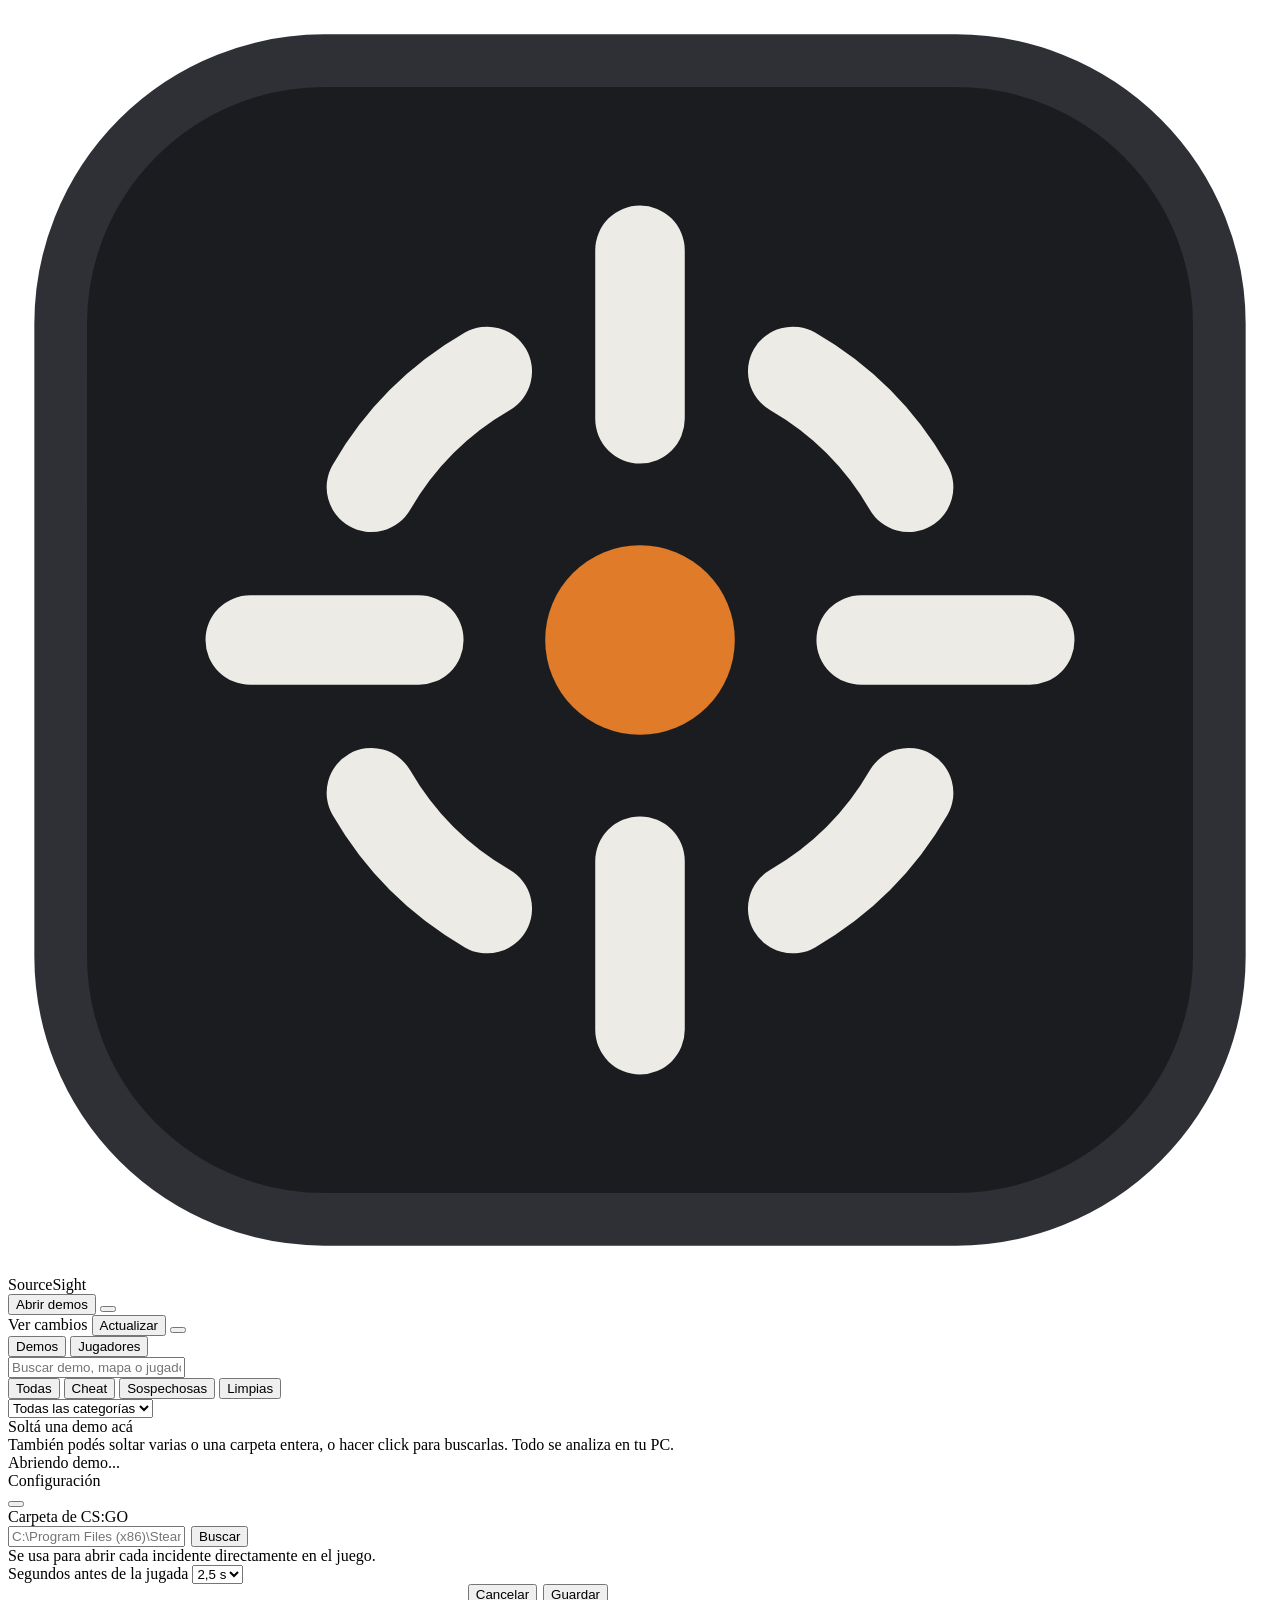
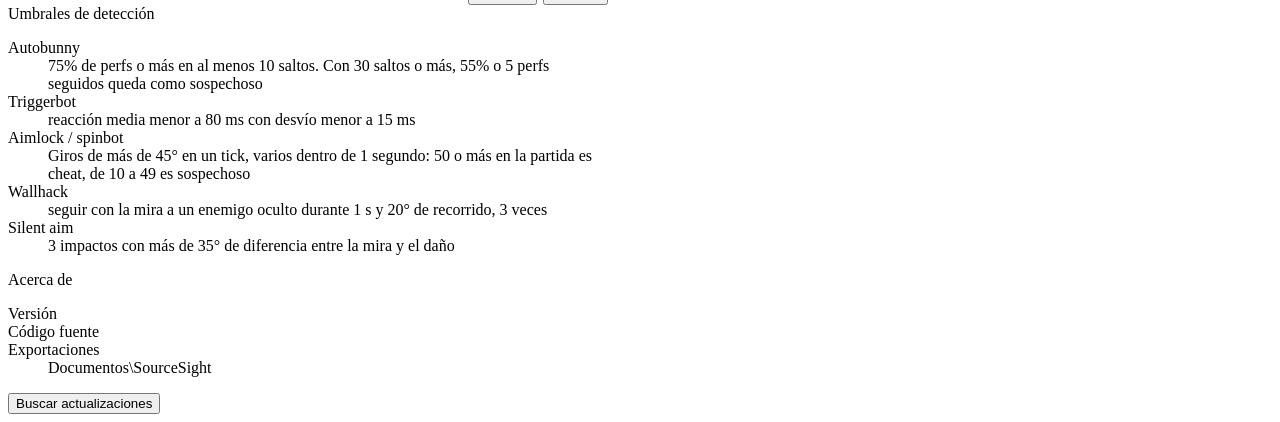
==== pkg/gui/ui/index.html @ 86de139d "Fase 0: interfaz separada en archivos La interfaz deja de ser un único string en Go (html.go, 2100 l" ====
<!DOCTYPE html>
<html lang="es">
<head>
    <meta charset="UTF-8">
    <meta name="viewport" content="width=device-width, initial-scale=1.0">
    <title>SourceSight</title>
    <style>
/* @styles */
    </style>
</head>
<body>

    <header>
        <div class="brand">
            <svg viewBox="0 0 24 24" aria-hidden="true">
                <rect x="1" y="1" width="22" height="22" rx="5" fill="#1b1c1f" stroke="#2e3035"/>
                <g fill="none" stroke="#ecebe6" stroke-width="1.7" stroke-linecap="round">
                    <path d="M12 4.6v3.2M12 16.2v3.2M4.6 12h3.2M16.2 12h3.2"/>
                    <path d="M14.9 6.9a6 6 0 0 1 2.2 2.2M17.1 14.9a6 6 0 0 1-2.2 2.2M9.1 17.1a6 6 0 0 1-2.2-2.2M6.9 9.1a6 6 0 0 1 2.2-2.2"/>
                </g>
                <circle cx="12" cy="12" r="1.8" fill="#e07b2a"/>
            </svg>
            <span class="brand-name">SourceSight</span>
            <span class="brand-ver" id="appVersion"></span>
        </div>

        <div class="demo-meta" id="demoMeta"></div>

        <div class="actions">
            <button class="btn" id="btnReanalyze" style="display:none;" onclick="reanalyze()" title="Volver a analizar esta demo">
                <i data-icon="refresh"></i><span class="btn-label">Re-analizar</span>
            </button>
            <button class="btn" id="btnPNG" style="display:none;" onclick="window.exportPNGReport()" title="Guardar el reporte como imagen">
                <i data-icon="image"></i><span class="btn-label">PNG</span>
            </button>
            <button class="btn" id="btnSummary" style="display:none;" onclick="copyStaffSummary()" title="Copiar resumen en Markdown para Discord">
                <i data-icon="copy"></i><span class="btn-label">Resumen</span>
            </button>
            <button class="btn btn-primary" onclick="pickDemos()">
                <i data-icon="folder"></i><span class="btn-label">Abrir demos</span>
            </button>
            <button class="btn btn-plain btn-icon" onclick="openSettings()" title="Configuración">
                <i data-icon="settings"></i>
            </button>
        </div>
    </header>

    <div class="update-bar" id="updateBar">
        <span class="grow" id="updateText"></span>
        <a class="link" id="updateNotes" onclick="openUpdatePage()">Ver cambios</a>
        <button class="btn btn-primary" id="updateApply" onclick="startUpdate()">Actualizar</button>
        <button class="btn btn-plain btn-icon" onclick="dismissUpdate()" title="Ahora no"><i data-icon="x"></i></button>
    </div>

    <div class="layout">
        <aside id="aside">
            <div class="aside-resizer" id="asideResizer" role="separator" aria-orientation="vertical" aria-label="Ancho del panel" tabindex="0" title="Arrastrá para cambiar el ancho (doble click: volver al normal)"></div>
            <div class="aside-tabs" role="tablist">
                <button class="on" id="tabDemos" role="tab" onclick="setAsideTab('demos')">Demos <span class="num" id="histCount"></span></button>
                <button id="tabPlayers" role="tab" onclick="setAsideTab('players')">Jugadores</button>
            </div>

            <div class="aside-pane" id="paneDemos">
                <div class="aside-search">
                    <input class="input" id="histSearch" placeholder="Buscar demo, mapa o jugador" oninput="renderHistory()">
                    <div class="seg seg-full" id="histFilter">
                        <button class="on" onclick="setHistFilter('all', this)">Todas</button>
                        <button onclick="setHistFilter('cheat', this)">Cheat</button>
                        <button onclick="setHistFilter('suspect', this)">Sospechosas</button>
                        <button onclick="setHistFilter('clean', this)">Limpias</button>
                    </div>
                    <select class="input" id="histCategory" onchange="renderHistory()" aria-label="Categoría">
                        <option value="">Todas las categorías</option>
                    </select>
                    <div class="aside-notice" id="outdatedNotice" style="display:none;">
                        <span id="outdatedText"></span>
                        <button class="btn" onclick="runReanalyzeOutdated()">Re-analizar</button>
                    </div>
                </div>
                <div class="hist-list" id="histList"></div>
            </div>

            <div class="aside-pane" id="panePlayers" style="display:none;">
                <div class="aside-search">
                    <input class="input" id="playerSearch" placeholder="Nombre, SteamID o link de perfil" oninput="searchPlayers()">
                    <div class="aside-hint" id="playerHint"></div>
                </div>
                <div class="hist-list" id="playerList"></div>
            </div>
        </aside>

        <main id="main">
            <div class="content">

                <div class="dropzone" id="dropzone" onclick="pickDemos()">
                    <i data-icon="upload"></i>
                    <div class="dropzone-title">Soltá una demo acá</div>
                    <div class="dropzone-sub">También podés soltar varias o una carpeta entera, o hacer click para buscarlas. Todo se analiza en tu PC.</div>
                </div>

                <div class="loading" id="loadingState">
                    <div class="loading-text" id="loadingText">Abriendo demo...</div>
                    <div class="progress"><div class="progress-bar" id="loadingBar"></div></div>
                </div>

                <div id="overviewView" style="display:none; flex-direction:column; gap:16px;"></div>
                <div id="playerView" style="display:none; flex-direction:column; gap:16px;"></div>

                <div id="auditContent" style="display:none; flex-direction:column; gap:16px;">

                    <div class="notice" id="cacheNotice">
                        <i data-icon="history"></i>
                        <span class="grow" id="cacheNoticeText">Esta demo ya estaba analizada; se abrió el resultado guardado.</span>
                        <button class="btn" onclick="reanalyze()">Re-analizar</button>
                    </div>

                    <div class="summary">
                        <div class="sum-cell">
                            <div class="sum-label">Jugadores</div>
                            <div class="sum-value" id="sumPlayers">0</div>
                            <div class="sum-sub" id="sumPlayersSub"></div>
                        </div>
                        <div class="sum-cell">
                            <div class="sum-label">Cheats</div>
                            <div class="sum-value" id="sumFlags">0</div>
                            <div class="sum-sub" id="sumFlagsSub"></div>
                        </div>
                        <div class="sum-cell">
                            <div class="sum-label">Duración</div>
                            <div class="sum-value" id="sumDuration">0</div>
                            <div class="sum-sub" id="sumDurationSub"></div>
                        </div>
                        <div class="sum-cell">
                            <div class="sum-label">Reincidentes</div>
                            <div class="sum-value" id="sumReo">0</div>
                            <div class="sum-sub" id="sumReoSub"></div>
                        </div>
                    </div>

                    <section class="panel" id="playersCard">
                        <div class="panel-head">
                            <div class="panel-title">Jugadores <span class="count" id="playersCount"></span></div>
                            <div class="panel-tools">
                                <input class="input" id="searchPlayer" placeholder="Buscar jugador" oninput="renderPlayers()">
                                <div class="seg" id="playerFilter">
                                    <button class="on" onclick="setPlayerFilter('all', this)">Todos</button>
                                    <button onclick="setPlayerFilter('cheat', this)">Cheat</button>
                                    <button onclick="setPlayerFilter('suspect', this)">Sospechosos</button>
                                    <button onclick="setPlayerFilter('clean', this)">Limpios</button>
                                </div>
                            </div>
                        </div>
                        <div class="table-wrap">
                            <table>
                                <thead>
                                    <tr>
                                        <th class="sortable" data-key="name" onclick="sortPlayers('name')">Jugador</th>
                                        <th class="sortable r" data-key="totalJumps" onclick="sortPlayers('totalJumps')">Saltos</th>
                                        <th class="sortable r" data-key="perfRatio" onclick="sortPlayers('perfRatio')">Perfs</th>
                                        <th class="sortable r" data-key="oneTickRatio" onclick="sortPlayers('oneTickRatio')">1 tick</th>
                                        <th class="sortable r" data-key="maxStreak" onclick="sortPlayers('maxStreak')">Racha</th>
                                        <th class="sortable r" data-key="snapCount" onclick="sortPlayers('snapCount')">Snaps</th>
                                        <th class="sortable r" data-key="maxSpeed" onclick="sortPlayers('maxSpeed')">Vel. máx</th>
                                        <th class="r">Resultado</th>
                                    </tr>
                                </thead>
                                <tbody id="playersBody"></tbody>
                            </table>
                        </div>
                    </section>

                    <section class="panel" id="detectCard">
                        <div class="panel-head">
                            <div class="panel-title">Detecciones</div>
                            <span class="muted">Triggerbot, aim, prefire, macro, flash y humo, wallhack</span>
                        </div>
                        <div class="table-wrap">
                            <table>
                                <thead>
                                    <tr>
                                        <th>Jugador</th>
                                        <th class="r">Reacción</th>
                                        <th class="r">Snaps / silent</th>
                                        <th class="r">Macro</th>
                                        <th class="r">Cegado / humo</th>
                                        <th class="r">Wallhack</th>
                                        <th class="r" title="Peleas donde hizo daño a menos de 100 ms de que el rival quedara a la vista">Prefire</th>
                                        <th class="r">Resultado</th>
                                    </tr>
                                </thead>
                                <tbody id="detectBody"></tbody>
                            </table>
                        </div>
                    </section>

                    <section class="panel" id="timelineCard">
                        <div class="panel-head">
                            <div class="panel-title">Incidentes <span class="count" id="timelineCount"></span></div>
                            <span class="muted">El comando ya incluye unos segundos antes de la jugada</span>
                        </div>
                        <div class="table-wrap">
                            <table>
                                <thead>
                                    <tr>
                                        <th class="r">Ronda</th>
                                        <th>Tipo</th>
                                        <th>Jugador</th>
                                        <th>Comando</th>
                                        <th></th>
                                        <th>Detalle</th>
                                    </tr>
                                </thead>
                                <tbody id="timelineBody"></tbody>
                            </table>
                        </div>
                        <div class="more" id="timelineMore" style="display:none;">
                            <button class="btn btn-plain" onclick="showMoreTimeline()">Mostrar 25 más</button>
                        </div>
                    </section>

                    <section class="panel" id="adminCard">
                        <div class="panel-head">
                            <div class="panel-title">Comandos de admins <span class="count" id="adminCount"></span></div>
                        </div>
                        <div class="table-wrap">
                            <table>
                                <thead>
                                    <tr>
                                        <th class="r">Ronda</th>
                                        <th>Admin</th>
                                        <th>Comando</th>
                                        <th>Objetivo</th>
                                        <th>Contexto</th>
                                        <th></th>
                                    </tr>
                                </thead>
                                <tbody id="adminBody"></tbody>
                            </table>
                        </div>
                    </section>

                    <section class="panel" id="chatCard">
                        <div class="panel-head">
                            <div class="panel-title">Chat <span class="count" id="chatCount"></span></div>
                            <div class="seg" id="chatFilter">
                                <button class="on" onclick="setChatFilter('all', this)">Todo</button>
                                <button onclick="setChatFilter('toxic', this)">Tóxico</button>
                                <button onclick="setChatFilter('ghosting', this)">Ghosting</button>
                                <button onclick="setChatFilter('spam', this)">Spam</button>
                            </div>
                        </div>
                        <div class="table-wrap">
                            <table>
                                <thead>
                                    <tr>
                                        <th class="r">Ronda</th>
                                        <th>Jugador</th>
                                        <th>Canal</th>
                                        <th>Mensaje</th>
                                        <th>Tipo</th>
                                        <th>Tick</th>
                                        <th></th>
                                    </tr>
                                </thead>
                                <tbody id="chatBody"></tbody>
                            </table>
                        </div>
                    </section>
                </div>
            </div>
        </main>
    </div>

    <!-- Player detail -->
    <div class="overlay" id="playerModal" onclick="closePlayer()">
        <div class="modal" onclick="event.stopPropagation()">
            <div class="modal-head">
                <div style="min-width:0;">
                    <div class="modal-title" id="pmName"></div>
                    <div class="modal-sub mono" id="pmSub"></div>
                </div>
                <div class="modal-actions" id="pmActions"></div>
            </div>
            <div class="modal-body" id="pmBody"></div>
        </div>
    </div>

    <!-- Settings -->
    <div class="overlay" id="settingsModal" onclick="closeSettings()">
        <div class="modal" style="width:600px;" onclick="event.stopPropagation()">
            <div class="modal-head">
                <div class="modal-title">Configuración</div>
                <button class="btn btn-plain btn-icon" onclick="closeSettings()" title="Cerrar"><i data-icon="x"></i></button>
            </div>
            <div class="modal-body">
                <div class="field">
                    <label for="cfgCSGOPath">Carpeta de CS:GO</label>
                    <div style="display:flex; gap:6px;">
                        <input class="input mono" id="cfgCSGOPath" placeholder="C:\Program Files (x86)\Steam\steamapps\common\csgo legacy\csgo">
                        <button class="btn" onclick="browseCSGO()">Buscar</button>
                    </div>
                    <div class="help">Se usa para abrir cada incidente directamente en el juego.</div>
                </div>

                <div class="field">
                    <label for="cfgPreroll">Segundos antes de la jugada</label>
                    <select class="input" id="cfgPreroll">
                        <option value="1.5">1,5 s</option>
                        <option value="2.5" selected>2,5 s</option>
                        <option value="4.0">4 s</option>
                        <option value="6.0">6 s</option>
                    </select>
                </div>

                <div style="display:flex; justify-content:flex-end; gap:6px;">
                    <button class="btn" onclick="closeSettings()">Cancelar</button>
                    <button class="btn btn-primary" onclick="saveSettings()">Guardar</button>
                </div>

                <div class="divider"></div>

                <div>
                    <div class="block-title">Umbrales de detección</div>
                    <dl class="kv">
                        <dt>Autobunny</dt><dd>75% de perfs o más en al menos 10 saltos. Con 30 saltos o más, 55% o 5 perfs seguidos queda como sospechoso</dd>
                        <dt>Triggerbot</dt><dd>reacción media menor a 80 ms con desvío menor a 15 ms</dd>
                        <dt>Aimlock / spinbot</dt><dd>Giros de más de 45° en un tick, varios dentro de 1 segundo: 50 o más en la partida es cheat, de 10 a 49 es sospechoso</dd>
                        <dt>Wallhack</dt><dd>seguir con la mira a un enemigo oculto durante 1 s y 20° de recorrido, 3 veces</dd>
                        <dt>Silent aim</dt><dd>3 impactos con más de 35° de diferencia entre la mira y el daño</dd>
                    </dl>
                </div>

                <div class="divider"></div>

                <div>
                    <div class="block-title">Acerca de</div>
                    <dl class="kv">
                        <dt>Versión</dt><dd id="aboutVersion"></dd>
                        <dt>Código fuente</dt><dd><a class="link" id="aboutRepo" onclick="openRepo()"></a></dd>
                        <dt>Exportaciones</dt><dd><a class="link" onclick="window.openExportFolder()">Documentos\SourceSight</a></dd>
                    </dl>
                    <div style="margin-top:10px;">
                        <button class="btn" onclick="checkUpdates(true)"><i data-icon="refresh"></i>Buscar actualizaciones</button>
                    </div>
                </div>
            </div>
        </div>
    </div>

    <!-- Question from Go (duplicate demos) -->
    <div class="overlay" id="promptModal">
        <div class="modal" style="width:520px;" role="dialog" aria-labelledby="promptTitle">
            <div class="modal-head">
                <div class="modal-title" id="promptTitle"></div>
            </div>
            <div class="modal-body">
                <div class="prompt-text" id="promptText"></div>
                <div class="prompt-actions" id="promptActions"></div>
            </div>
        </div>
    </div>

    <div class="toast" id="toast"></div>

    <script>
/* @scripts */
    </script>
</body>
</html>
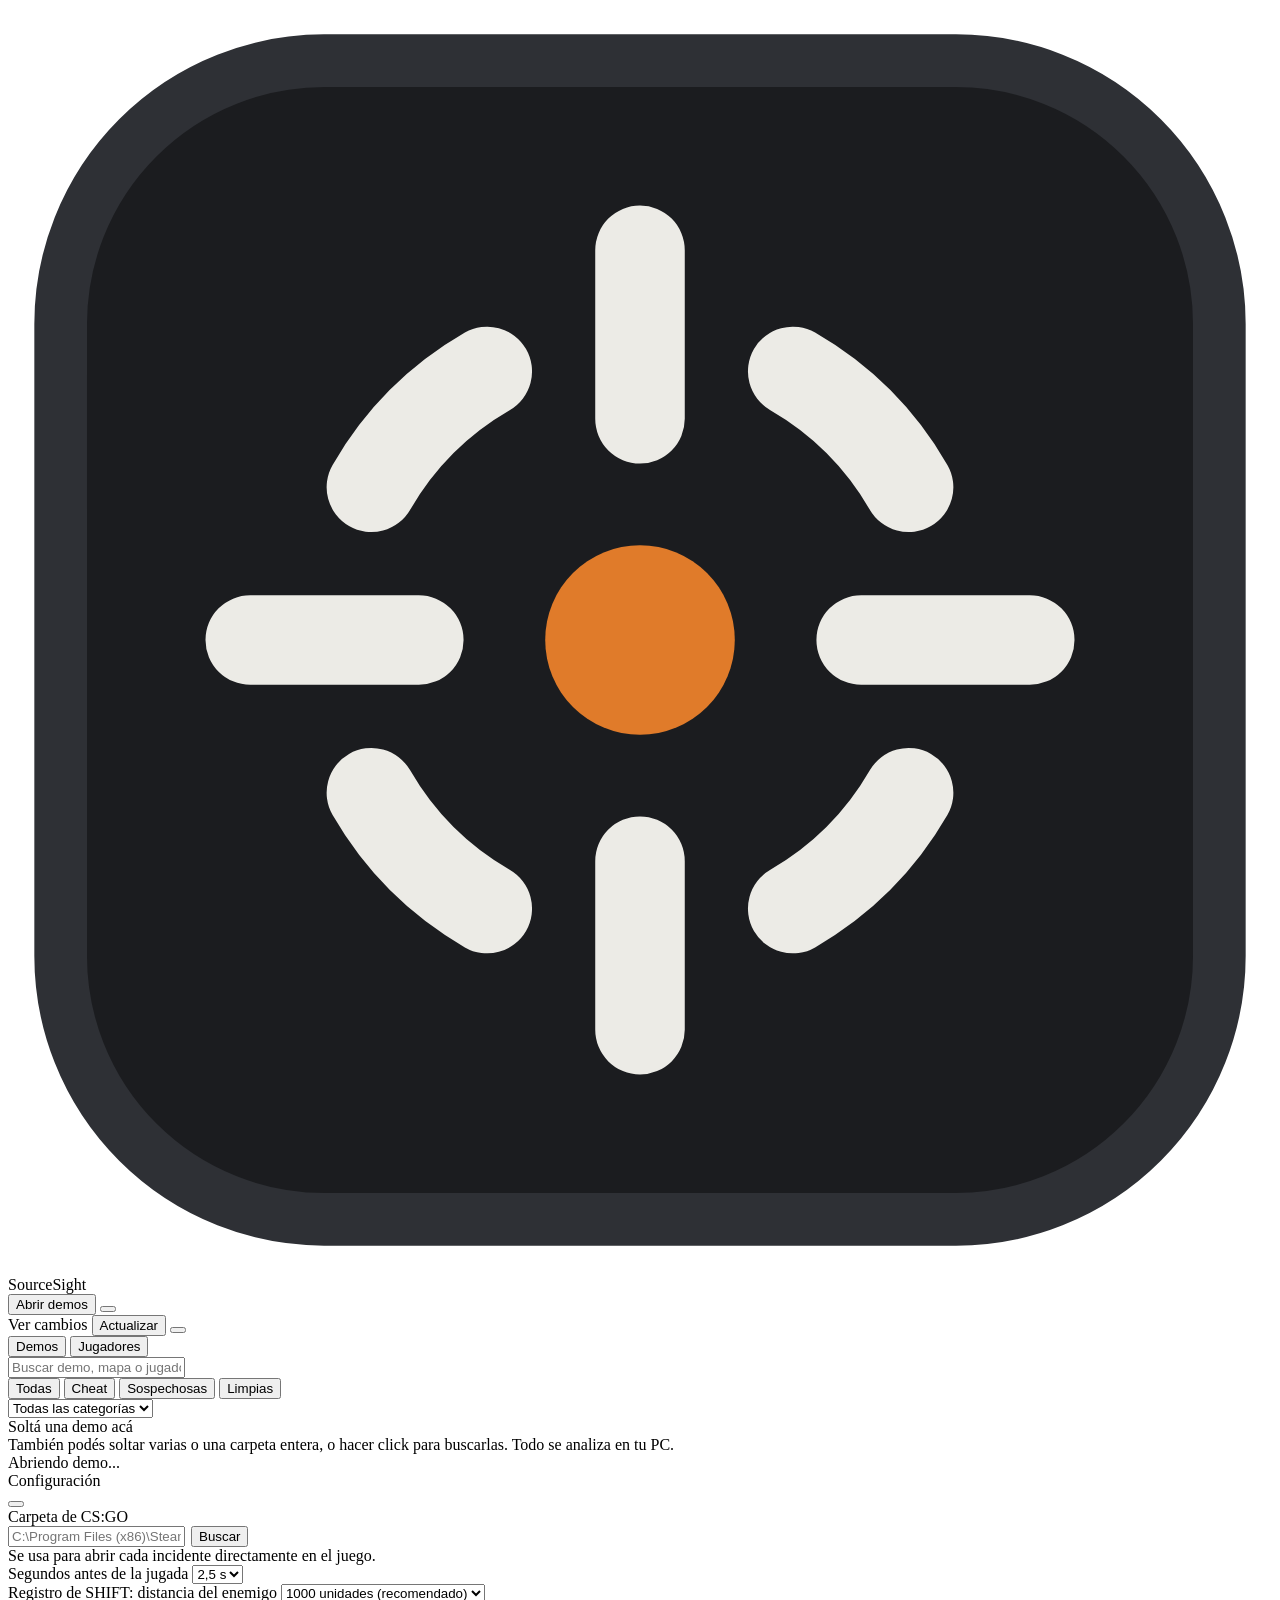
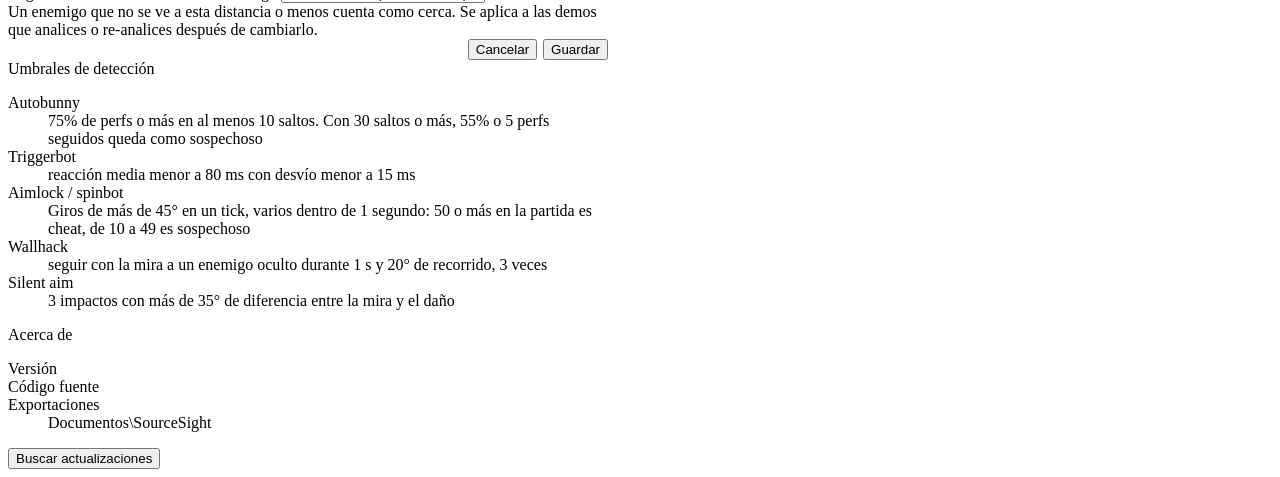
==== commit cb8ba4d3: "Registro de SHIFT: caminar cerca de enemigos sin verlos - Cada momento en que un jugador camina con " ====
--- a/pkg/gui/ui/index.html
+++ b/pkg/gui/ui/index.html
@@ -103,6 +103,38 @@
                     <div class="progress"><div class="progress-bar" id="loadingBar"></div></div>
                 </div>
 
+                <!-- Several demos analyzed at once (see js/15-batch.js) -->
+                <div id="batchView" style="display:none; flex-direction:column; gap:16px;">
+                    <div class="page-head">
+                        <div>
+                            <div class="page-title" id="batchTitle"></div>
+                            <div class="page-sub" id="batchSub"></div>
+                        </div>
+                        <div class="modal-actions">
+                            <button class="btn btn-danger" id="batchCancel" onclick="cancelBatch()">Cancelar</button>
+                            <button class="btn" id="batchClose" style="display:none;" onclick="closeBatch()">Cerrar</button>
+                        </div>
+                    </div>
+                    <div class="progress progress-wide"><div class="progress-bar" id="batchBar"></div></div>
+                    <div class="batch-counts" id="batchCounts"></div>
+                    <section class="panel">
+                        <div class="table-wrap">
+                            <table>
+                                <thead>
+                                    <tr>
+                                        <th>Demo</th>
+                                        <th>Estado</th>
+                                        <th style="width:180px;">Progreso</th>
+                                        <th>Resultado</th>
+                                        <th class="r">Tiempo</th>
+                                    </tr>
+                                </thead>
+                                <tbody id="batchBody"></tbody>
+                            </table>
+                        </div>
+                    </section>
+                </div>
+
                 <div id="overviewView" style="display:none; flex-direction:column; gap:16px;"></div>
                 <div id="playerView" style="display:none; flex-direction:column; gap:16px;"></div>
 
@@ -239,6 +271,35 @@
                         </div>
                     </section>
 
+                    <!-- Walking near unseen enemies (js/17-shift.js) -->
+                    <section class="panel" id="shiftCard">
+                        <div class="panel-head">
+                            <div class="panel-title">Registro de SHIFT <span class="count" id="shiftCount"></span></div>
+                            <select class="input" id="shiftPlayer" onchange="setShiftPlayer(this.value)" aria-label="Jugador" style="width:auto;"></select>
+                        </div>
+                        <div class="panel-note muted" id="shiftNote"></div>
+                        <div class="table-wrap">
+                            <table>
+                                <thead>
+                                    <tr>
+                                        <th class="r">Ronda</th>
+                                        <th>Jugador</th>
+                                        <th>Enemigos cerca sin ver</th>
+                                        <th class="r">Apretadas</th>
+                                        <th class="r">Con shift</th>
+                                        <th class="r">Más cerca</th>
+                                        <th>Comando</th>
+                                        <th></th>
+                                    </tr>
+                                </thead>
+                                <tbody id="shiftBody"></tbody>
+                            </table>
+                        </div>
+                        <div class="more" id="shiftMore" style="display:none;">
+                            <button class="btn btn-plain" onclick="showMoreShift()">Mostrar 25 más</button>
+                        </div>
+                    </section>
+
                     <section class="panel" id="chatCard">
                         <div class="panel-head">
                             <div class="panel-title">Chat <span class="count" id="chatCount"></span></div>
@@ -310,6 +371,18 @@
                         <option value="4.0">4 s</option>
                         <option value="6.0">6 s</option>
                     </select>
+                </div>
+
+                <div class="field">
+                    <label for="cfgShiftRadius">Registro de SHIFT: distancia del enemigo</label>
+                    <select class="input" id="cfgShiftRadius">
+                        <option value="500">500 unidades</option>
+                        <option value="750">750 unidades</option>
+                        <option value="1000" selected>1000 unidades (recomendado)</option>
+                        <option value="1500">1500 unidades</option>
+                        <option value="2000">2000 unidades</option>
+                    </select>
+                    <div class="help">Un enemigo que no se ve a esta distancia o menos cuenta como cerca. Se aplica a las demos que analices o re-analices después de cambiarlo.</div>
                 </div>
 
                 <div style="display:flex; justify-content:flex-end; gap:6px;">
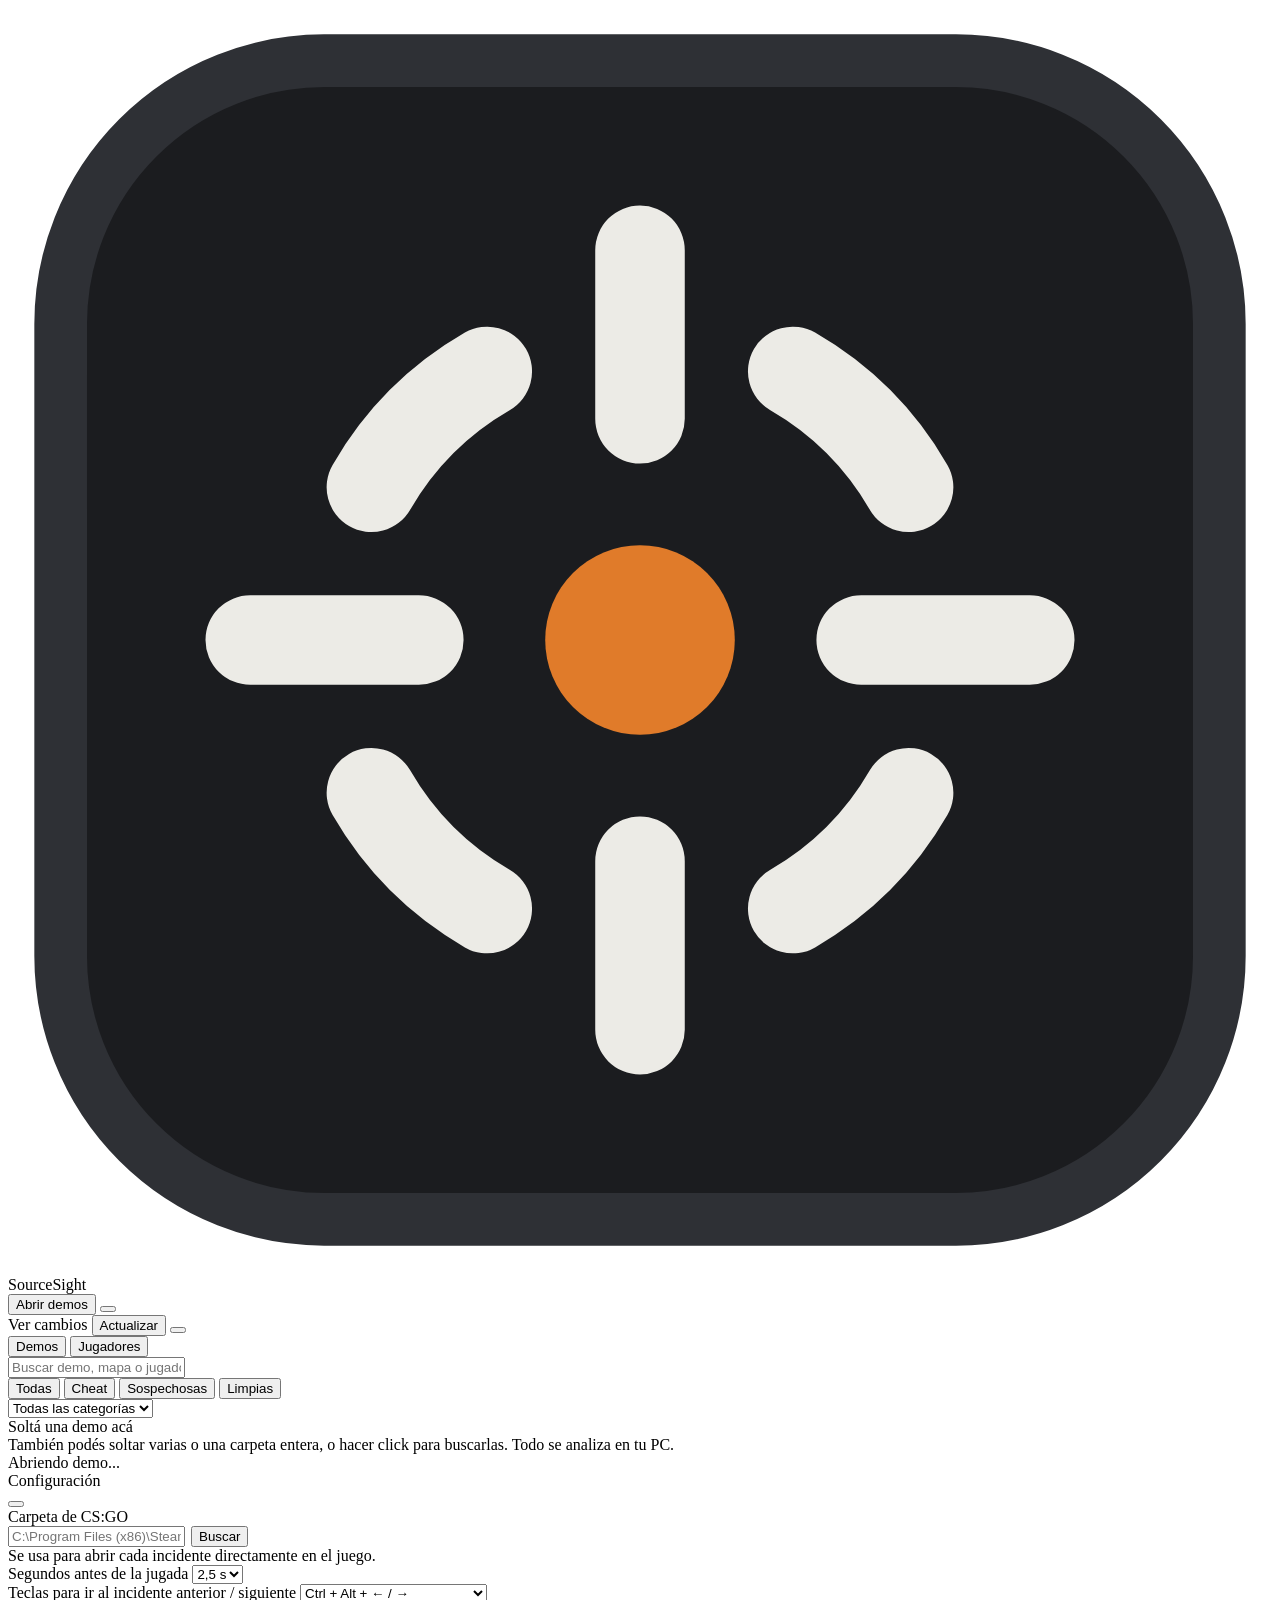
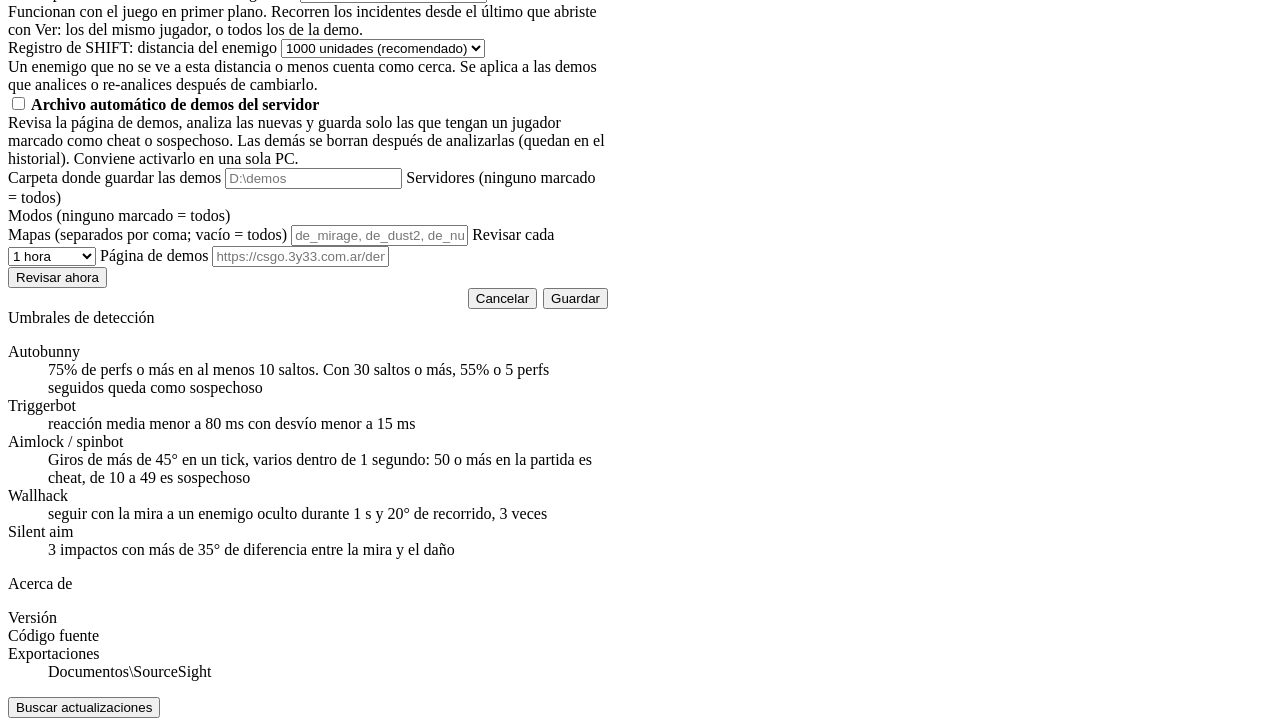
==== commit 3b51977a: "Cámara en primera persona, teclas de incidente y archivo automático - Ver: después de saltar al tick" ====
--- a/pkg/gui/ui/index.html
+++ b/pkg/gui/ui/index.html
@@ -250,6 +250,29 @@
                         </div>
                     </section>
 
+                    <!-- Minimap on the game's own radar (js/18-map.js) -->
+                    <section class="panel" id="mapCard">
+                        <div class="panel-head">
+                            <div class="panel-title">Mapa</div>
+                            <div class="map-filters">
+                                <select class="input" id="mapPlayer" onchange="setMapFilter('player', this.value)" aria-label="Jugador"></select>
+                                <select class="input" id="mapRound" onchange="setMapFilter('round', this.value)" aria-label="Ronda"></select>
+                                <div class="seg" id="mapFloor"></div>
+                            </div>
+                        </div>
+                        <div class="map-layers" id="mapLayers"></div>
+                        <div class="map-wrap">
+                            <div class="map-stage">
+                                <canvas id="mapCanvas" width="1024" height="1024"></canvas>
+                                <div class="map-empty muted" id="mapEmpty"></div>
+                            </div>
+                            <div class="map-side">
+                                <div class="map-legend" id="mapLegend"></div>
+                                <div class="map-info" id="mapInfo"><span class="muted">Hacé click en un punto del mapa para ver qué pasó y abrirlo en el juego.</span></div>
+                            </div>
+                        </div>
+                    </section>
+
                     <section class="panel" id="adminCard">
                         <div class="panel-head">
                             <div class="panel-title">Comandos de admins <span class="count" id="adminCount"></span></div>
@@ -371,6 +394,18 @@
                         <option value="4.0">4 s</option>
                         <option value="6.0">6 s</option>
                     </select>
+                </div>
+
+                <div class="field">
+                    <label for="cfgHotkeys">Teclas para ir al incidente anterior / siguiente</label>
+                    <select class="input" id="cfgHotkeys">
+                        <option value="ctrl-alt-arrows">Ctrl + Alt + ← / →</option>
+                        <option value="ctrl-shift-arrows">Ctrl + Shift + ← / →</option>
+                        <option value="ctrl-alt-pages">Ctrl + Alt + Re Pág / Av Pág</option>
+                        <option value="alt-pages">Alt + Re Pág / Av Pág</option>
+                        <option value="off">Desactivadas</option>
+                    </select>
+                    <div class="help">Funcionan con el juego en primer plano. Recorren los incidentes desde el último que abriste con Ver: los del mismo jugador, o todos los de la demo.</div>
                 </div>
 
                 <div class="field">
@@ -385,6 +420,35 @@
                     <div class="help">Un enemigo que no se ve a esta distancia o menos cuenta como cerca. Se aplica a las demos que analices o re-analices después de cambiarlo.</div>
                 </div>
 
+                <!-- Automatic archive of the server's demos (js/11-settings.js, pkg/archive) -->
+                <div class="field archive-field">
+                    <label class="check" style="font-weight:600;"><input type="checkbox" id="arcEnabled"> Archivo automático de demos del servidor</label>
+                    <div class="help">Revisa la página de demos, analiza las nuevas y guarda solo las que tengan un jugador marcado como cheat o sospechoso. Las demás se borran después de analizarlas (quedan en el historial). Conviene activarlo en una sola PC.</div>
+                    <div id="arcOptions">
+                        <label for="arcDir">Carpeta donde guardar las demos</label>
+                        <input class="input mono" id="arcDir" placeholder="D:\demos">
+                        <label>Servidores <span class="muted">(ninguno marcado = todos)</span></label>
+                        <div class="checks" id="arcServers"></div>
+                        <label>Modos <span class="muted">(ninguno marcado = todos)</span></label>
+                        <div class="checks" id="arcModes"></div>
+                        <label for="arcMaps">Mapas <span class="muted">(separados por coma; vacío = todos)</span></label>
+                        <input class="input mono" id="arcMaps" placeholder="de_mirage, de_dust2, de_nuke">
+                        <label for="arcEvery">Revisar cada</label>
+                        <select class="input" id="arcEvery">
+                            <option value="30">30 minutos</option>
+                            <option value="60" selected>1 hora</option>
+                            <option value="120">2 horas</option>
+                            <option value="240">4 horas</option>
+                        </select>
+                        <label for="arcURL">Página de demos</label>
+                        <input class="input mono" id="arcURL" placeholder="https://csgo.3y33.com.ar/demos">
+                        <div class="arc-status">
+                            <span class="muted" id="arcStatus"></span>
+                            <button class="btn" onclick="runArchiveNowClick()">Revisar ahora</button>
+                        </div>
+                    </div>
+                </div>
+
                 <div style="display:flex; justify-content:flex-end; gap:6px;">
                     <button class="btn" onclick="closeSettings()">Cancelar</button>
                     <button class="btn btn-primary" onclick="saveSettings()">Guardar</button>
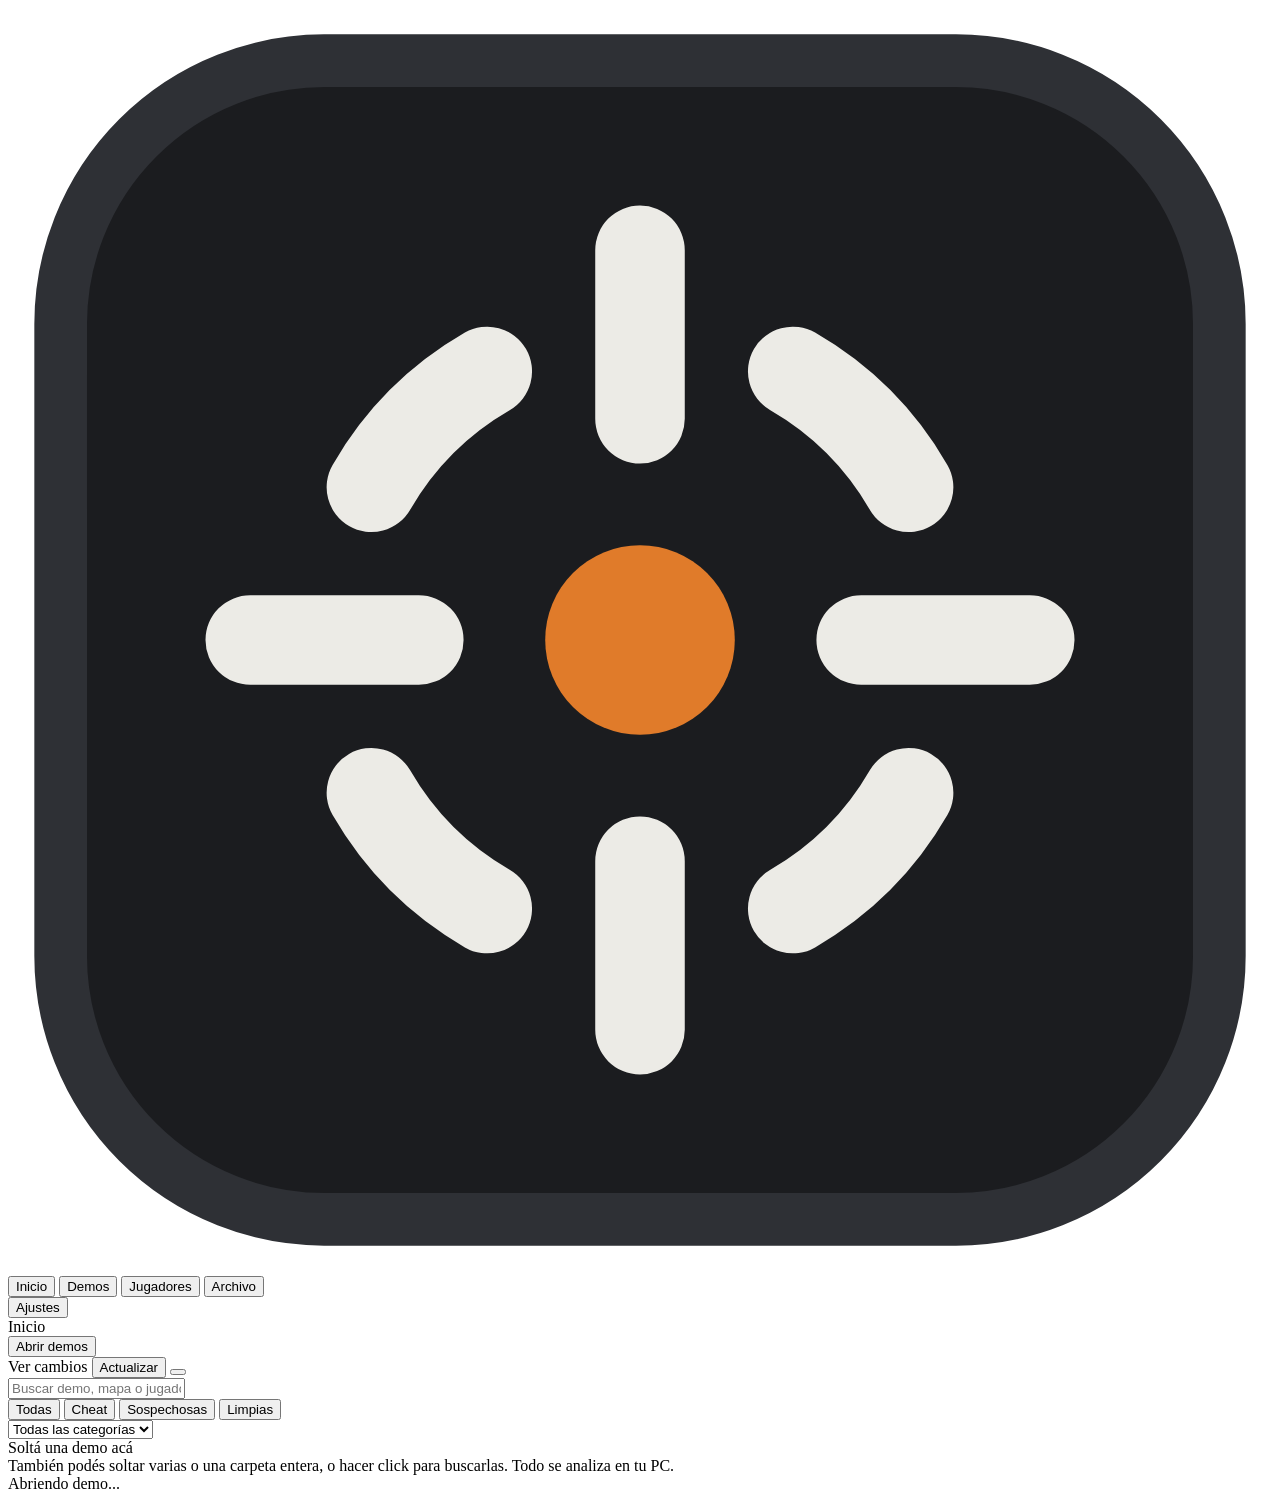
==== commit e76a3448: "Rediseño: menú lateral con secciones y pantalla de inicio - Menú lateral fijo: Inicio, Demos, Jugado" ====
--- a/pkg/gui/ui/index.html
+++ b/pkg/gui/ui/index.html
@@ -10,8 +10,9 @@
 </head>
 <body>
 
-    <header>
-        <div class="brand">
+    <!-- Sections (js/20-sections.js) -->
+    <nav class="rail" aria-label="Secciones">
+        <div class="rail-brand" title="SourceSight">
             <svg viewBox="0 0 24 24" aria-hidden="true">
                 <rect x="1" y="1" width="22" height="22" rx="5" fill="#1b1c1f" stroke="#2e3035"/>
                 <g fill="none" stroke="#ecebe6" stroke-width="1.7" stroke-linecap="round">
@@ -20,9 +21,19 @@
                 </g>
                 <circle cx="12" cy="12" r="1.8" fill="#e07b2a"/>
             </svg>
-            <span class="brand-name">SourceSight</span>
-            <span class="brand-ver" id="appVersion"></span>
         </div>
+        <button class="rail-item on" data-section="home" onclick="goSection('home')"><i data-icon="home"></i><span>Inicio</span></button>
+        <button class="rail-item" data-section="demos" onclick="goSection('demos')"><i data-icon="film"></i><span>Demos</span><b class="rail-badge" id="histCount"></b></button>
+        <button class="rail-item" data-section="players" onclick="goSection('players')"><i data-icon="users"></i><span>Jugadores</span></button>
+        <button class="rail-item" data-section="archive" onclick="goSection('archive')"><i data-icon="archive"></i><span>Archivo</span><b class="rail-dot" id="archiveDot"></b></button>
+        <div class="rail-spacer"></div>
+        <button class="rail-item" data-section="settings" onclick="goSection('settings')"><i data-icon="settings"></i><span>Ajustes</span></button>
+        <div class="rail-ver" id="appVersion"></div>
+    </nav>
+
+    <div class="shell">
+    <header>
+        <div class="page-name" id="pageName">Inicio</div>
 
         <div class="demo-meta" id="demoMeta"></div>
 
@@ -30,17 +41,17 @@
             <button class="btn" id="btnReanalyze" style="display:none;" onclick="reanalyze()" title="Volver a analizar esta demo">
                 <i data-icon="refresh"></i><span class="btn-label">Re-analizar</span>
             </button>
-            <button class="btn" id="btnPNG" style="display:none;" onclick="window.exportPNGReport()" title="Guardar el reporte como imagen">
-                <i data-icon="image"></i><span class="btn-label">PNG</span>
-            </button>
-            <button class="btn" id="btnSummary" style="display:none;" onclick="copyStaffSummary()" title="Copiar resumen en Markdown para Discord">
-                <i data-icon="copy"></i><span class="btn-label">Resumen</span>
-            </button>
+            <div class="menu-wrap" id="exportMenu" style="display:none;">
+                <button class="btn" onclick="toggleExportMenu(event)" title="Exportar el reporte">
+                    <i data-icon="file"></i><span class="btn-label">Exportar</span><span class="caret">▾</span>
+                </button>
+                <div class="menu" id="exportMenuList">
+                    <button onclick="closeExportMenu(); window.exportPNGReport()"><i data-icon="image"></i>Guardar como imagen (PNG)</button>
+                    <button onclick="closeExportMenu(); copyStaffSummary()"><i data-icon="copy"></i>Copiar resumen para Discord</button>
+                </div>
+            </div>
             <button class="btn btn-primary" onclick="pickDemos()">
                 <i data-icon="folder"></i><span class="btn-label">Abrir demos</span>
-            </button>
-            <button class="btn btn-plain btn-icon" onclick="openSettings()" title="Configuración">
-                <i data-icon="settings"></i>
             </button>
         </div>
     </header>
@@ -55,10 +66,6 @@
     <div class="layout">
         <aside id="aside">
             <div class="aside-resizer" id="asideResizer" role="separator" aria-orientation="vertical" aria-label="Ancho del panel" tabindex="0" title="Arrastrá para cambiar el ancho (doble click: volver al normal)"></div>
-            <div class="aside-tabs" role="tablist">
-                <button class="on" id="tabDemos" role="tab" onclick="setAsideTab('demos')">Demos <span class="num" id="histCount"></span></button>
-                <button id="tabPlayers" role="tab" onclick="setAsideTab('players')">Jugadores</button>
-            </div>
 
             <div class="aside-pane" id="paneDemos">
                 <div class="aside-search">
@@ -135,6 +142,162 @@
                     </section>
                 </div>
 
+
+                <!-- Inicio (js/20-sections.js) -->
+                <div id="homeView" style="display:none; flex-direction:column; gap:16px;"></div>
+
+                <!-- Archivo automático -->
+                <div id="archiveView" style="display:none; flex-direction:column; gap:16px;">
+                    <div class="page-head">
+                        <div>
+                            <div class="page-title">Archivo automático</div>
+                            <div class="page-sub">Baja las demos nuevas del servidor, las analiza y guarda solo las que tienen un jugador marcado como cheat o sospechoso.</div>
+                        </div>
+                    </div>
+                    <div class="summary" id="archiveSummary"></div>
+                    <section class="panel">
+                        <div class="panel-head"><div class="panel-title">Configuración del archivo</div></div>
+                        <div class="panel-body">
+                            <!-- Automatic archive of the server's demos (js/11-settings.js, pkg/archive) -->
+                            <div class="field archive-field">
+                                <label class="check" style="font-weight:600;"><input type="checkbox" id="arcEnabled"> Archivo automático de demos del servidor</label>
+                                <div class="help">Revisa la página de demos, analiza las nuevas y guarda solo las que tengan un jugador marcado como cheat o sospechoso. Las demás se borran después de analizarlas (quedan en el historial). Conviene activarlo en una sola PC.</div>
+                                <div id="arcOptions">
+                                    <label for="arcDir">Carpeta donde guardar las demos</label>
+                                    <input class="input mono" id="arcDir" placeholder="D:\demos">
+                                    <label>Servidores <span class="muted">(ninguno marcado = todos)</span></label>
+                                    <div class="checks" id="arcServers"></div>
+                                    <label>Modos <span class="muted">(ninguno marcado = todos)</span></label>
+                                    <div class="checks" id="arcModes"></div>
+                                    <label for="arcMaps">Mapas <span class="muted">(separados por coma; vacío = todos)</span></label>
+                                    <input class="input mono" id="arcMaps" placeholder="de_mirage, de_dust2, de_nuke">
+                                    <label for="arcEvery">Revisar cada</label>
+                                    <select class="input" id="arcEvery">
+                                        <option value="30">30 minutos</option>
+                                        <option value="60" selected>1 hora</option>
+                                        <option value="120">2 horas</option>
+                                        <option value="240">4 horas</option>
+                                    </select>
+                                    <label for="arcURL">Página de demos</label>
+                                    <input class="input mono" id="arcURL" placeholder="https://csgo.3y33.com.ar/demos">
+                                    <div class="arc-status">
+                                        <span class="muted" id="arcStatus"></span>
+                                        <button class="btn" onclick="runArchiveNowClick()">Revisar ahora</button>
+                                    </div>
+                                </div>
+                            </div>
+
+
+                            <div class="page-actions">
+                                <button class="btn btn-primary" onclick="saveArchiveSettings()">Guardar</button>
+                            </div>
+                        </div>
+                    </section>
+                    <section class="panel">
+                        <div class="panel-head">
+                            <div class="panel-title">Demos guardadas <span class="count" id="archivedCount"></span></div>
+                            <span class="muted">Click para abrir el reporte</span>
+                        </div>
+                        <div class="table-wrap">
+                            <table>
+                                <thead><tr><th>Demo</th><th>Mapa</th><th>Resultado</th><th class="r">Tamaño</th><th class="r">Guardada</th></tr></thead>
+                                <tbody id="archivedBody"></tbody>
+                            </table>
+                        </div>
+                    </section>
+                </div>
+
+                <!-- Configuración -->
+                <div id="settingsView" style="display:none; flex-direction:column; gap:16px;">
+                    <div class="page-head">
+                        <div>
+                            <div class="page-title">Ajustes</div>
+                            <div class="page-sub">Se guardan en esta PC.</div>
+                        </div>
+                    </div>
+                    <section class="panel">
+                        <div class="panel-head"><div class="panel-title">Juego</div></div>
+                        <div class="panel-body">
+                            <div class="field">
+                                <label for="cfgCSGOPath">Carpeta de CS:GO</label>
+                                <div style="display:flex; gap:6px;">
+                                    <input class="input mono" id="cfgCSGOPath" placeholder="C:\Program Files (x86)\Steam\steamapps\common\csgo legacy\csgo">
+                                    <button class="btn" onclick="browseCSGO()">Buscar</button>
+                                </div>
+                                <div class="help">Se usa para abrir cada incidente directamente en el juego.</div>
+                            </div>
+
+                            <div class="field">
+                                <label for="cfgPreroll">Segundos antes de la jugada</label>
+                                <select class="input" id="cfgPreroll">
+                                    <option value="1.5">1,5 s</option>
+                                    <option value="2.5" selected>2,5 s</option>
+                                    <option value="4.0">4 s</option>
+                                    <option value="6.0">6 s</option>
+                                </select>
+                            </div>
+
+                        </div>
+                    </section>
+                    <section class="panel">
+                        <div class="panel-head"><div class="panel-title">Revisión</div></div>
+                        <div class="panel-body">
+                            <div class="field">
+                                <label for="cfgHotkeys">Teclas para ir al incidente anterior / siguiente</label>
+                                <select class="input" id="cfgHotkeys">
+                                    <option value="ctrl-alt-arrows">Ctrl + Alt + ← / →</option>
+                                    <option value="ctrl-shift-arrows">Ctrl + Shift + ← / →</option>
+                                    <option value="ctrl-alt-pages">Ctrl + Alt + Re Pág / Av Pág</option>
+                                    <option value="alt-pages">Alt + Re Pág / Av Pág</option>
+                                    <option value="off">Desactivadas</option>
+                                </select>
+                                <div class="help">Funcionan con el juego en primer plano. Recorren los incidentes desde el último que abriste con Ver: los del mismo jugador, o todos los de la demo.</div>
+                            </div>
+
+                            <div class="field">
+                                <label for="cfgShiftRadius">Registro de SHIFT: distancia del enemigo</label>
+                                <select class="input" id="cfgShiftRadius">
+                                    <option value="500">500 unidades</option>
+                                    <option value="750">750 unidades</option>
+                                    <option value="1000" selected>1000 unidades (recomendado)</option>
+                                    <option value="1500">1500 unidades</option>
+                                    <option value="2000">2000 unidades</option>
+                                </select>
+                                <div class="help">Un enemigo que no se ve a esta distancia o menos cuenta como cerca. Se aplica a las demos que analices o re-analices después de cambiarlo.</div>
+                            </div>
+
+                        </div>
+                    </section>
+                    <div class="page-actions">
+                        <button class="btn btn-primary" onclick="saveSettings()">Guardar ajustes</button>
+                    </div>
+                    <section class="panel">
+                        <div class="panel-head"><div class="panel-title">Umbrales de detección</div><span class="muted">El detalle de cada uno está en el README</span></div>
+                        <div class="panel-body">
+                            <dl class="kv">
+                                <dt>Autobunny</dt><dd>75% de perfs o más en al menos 10 saltos. Con 30 saltos o más, 55% o 5 perfs seguidos queda como sospechoso</dd>
+                                <dt>Triggerbot</dt><dd>reacción media menor a 80 ms con desvío menor a 15 ms</dd>
+                                <dt>Aimlock / spinbot</dt><dd>Giros de más de 45° en un tick, varios dentro de 1 segundo: 50 o más en la partida es cheat, de 10 a 49 es sospechoso</dd>
+                                <dt>Wallhack</dt><dd>seguir con la mira a un enemigo oculto durante 1 s y 20° de recorrido, 3 veces</dd>
+                                <dt>Silent aim</dt><dd>3 impactos con más de 35° de diferencia entre la mira y el daño</dd>
+                            </dl>
+                        </div>
+                    </section>
+                    <section class="panel">
+                        <div class="panel-head"><div class="panel-title">Acerca de</div></div>
+                        <div class="panel-body">
+                            <dl class="kv">
+                                <dt>Versión</dt><dd id="aboutVersion"></dd>
+                                <dt>Código fuente</dt><dd><a class="link" id="aboutRepo" onclick="openRepo()"></a></dd>
+                                <dt>Exportaciones</dt><dd><a class="link" onclick="window.openExportFolder()">Documentos\SourceSight</a></dd>
+                            </dl>
+                            <div style="margin-top:10px;">
+                                <button class="btn" onclick="checkUpdates(true)"><i data-icon="refresh"></i>Buscar actualizaciones</button>
+                            </div>
+                        </div>
+                    </section>
+                </div>
+
                 <div id="overviewView" style="display:none; flex-direction:column; gap:16px;"></div>
                 <div id="playerView" style="display:none; flex-direction:column; gap:16px;"></div>
 
@@ -169,7 +332,15 @@
                         </div>
                     </div>
 
-                    <section class="panel" id="playersCard">
+                    <div class="tabs" id="reportTabs" role="tablist">
+                        <button class="on" data-tab="players" onclick="setReportTab('players')">Jugadores <span class="count" id="tabCountPlayers"></span></button>
+                        <button data-tab="incidents" onclick="setReportTab('incidents')">Incidentes <span class="count" id="tabCountIncidents"></span></button>
+                        <button data-tab="map" onclick="setReportTab('map')">Mapa</button>
+                        <button data-tab="shift" onclick="setReportTab('shift')">SHIFT <span class="count" id="tabCountShift"></span></button>
+                        <button data-tab="chat" onclick="setReportTab('chat')">Chat y admins <span class="count" id="tabCountChat"></span></button>
+                    </div>
+
+                    <section class="panel" id="playersCard" data-tab="players">
                         <div class="panel-head">
                             <div class="panel-title">Jugadores <span class="count" id="playersCount"></span></div>
                             <div class="panel-tools">
@@ -187,13 +358,14 @@
                                 <thead>
                                     <tr>
                                         <th class="sortable" data-key="name" onclick="sortPlayers('name')">Jugador</th>
-                                        <th class="sortable r" data-key="totalJumps" onclick="sortPlayers('totalJumps')">Saltos</th>
-                                        <th class="sortable r" data-key="perfRatio" onclick="sortPlayers('perfRatio')">Perfs</th>
-                                        <th class="sortable r" data-key="oneTickRatio" onclick="sortPlayers('oneTickRatio')">1 tick</th>
-                                        <th class="sortable r" data-key="maxStreak" onclick="sortPlayers('maxStreak')">Racha</th>
-                                        <th class="sortable r" data-key="snapCount" onclick="sortPlayers('snapCount')">Snaps</th>
-                                        <th class="sortable r" data-key="maxSpeed" onclick="sortPlayers('maxSpeed')">Vel. máx</th>
-                                        <th class="r">Resultado</th>
+                                        <th class="sortable" data-key="level" onclick="sortPlayers('level')">Resultado</th>
+                                        <th class="sortable r" data-key="perfRatio" onclick="sortPlayers('perfRatio')" title="Saltos perfectos del bunny hop">Perfs</th>
+                                        <th class="sortable r" data-key="reaction" onclick="sortPlayers('reaction')" title="Tiempo entre tener al rival en la mira y disparar">Reacción</th>
+                                        <th class="sortable r" data-key="prefire" onclick="sortPlayers('prefire')" title="Daño a menos de 100 ms de que aparece el rival">Prefire</th>
+                                        <th class="sortable r" data-key="head" onclick="sortPlayers('head')" title="Parte de los impactos que fue a la cabeza">Cabeza</th>
+                                        <th class="sortable r" data-key="snapCount" onclick="sortPlayers('snapCount')" title="Giros de más de 45° en un tick">Snaps</th>
+                                        <th class="sortable r" data-key="shiftCases" onclick="sortPlayers('shiftCases')" title="Veces que caminó con shift cerca de un enemigo sin verlo">SHIFT</th>
+                                        <th class="sortable r" data-key="ping" onclick="sortPlayers('ping')">Ping</th>
                                     </tr>
                                 </thead>
                                 <tbody id="playersBody"></tbody>
@@ -201,31 +373,7 @@
                         </div>
                     </section>
 
-                    <section class="panel" id="detectCard">
-                        <div class="panel-head">
-                            <div class="panel-title">Detecciones</div>
-                            <span class="muted">Triggerbot, aim, prefire, macro, flash y humo, wallhack</span>
-                        </div>
-                        <div class="table-wrap">
-                            <table>
-                                <thead>
-                                    <tr>
-                                        <th>Jugador</th>
-                                        <th class="r">Reacción</th>
-                                        <th class="r">Snaps / silent</th>
-                                        <th class="r">Macro</th>
-                                        <th class="r">Cegado / humo</th>
-                                        <th class="r">Wallhack</th>
-                                        <th class="r" title="Peleas donde hizo daño a menos de 100 ms de que el rival quedara a la vista">Prefire</th>
-                                        <th class="r">Resultado</th>
-                                    </tr>
-                                </thead>
-                                <tbody id="detectBody"></tbody>
-                            </table>
-                        </div>
-                    </section>
-
-                    <section class="panel" id="timelineCard">
+                    <section class="panel" id="timelineCard" data-tab="incidents">
                         <div class="panel-head">
                             <div class="panel-title">Incidentes <span class="count" id="timelineCount"></span></div>
                             <span class="muted">El comando ya incluye unos segundos antes de la jugada</span>
@@ -251,7 +399,7 @@
                     </section>
 
                     <!-- Minimap on the game's own radar (js/18-map.js) -->
-                    <section class="panel" id="mapCard">
+                    <section class="panel" id="mapCard" data-tab="map">
                         <div class="panel-head">
                             <div class="panel-title">Mapa</div>
                             <div class="map-filters">
@@ -273,7 +421,7 @@
                         </div>
                     </section>
 
-                    <section class="panel" id="adminCard">
+                    <section class="panel" id="adminCard" data-tab="chat">
                         <div class="panel-head">
                             <div class="panel-title">Comandos de admins <span class="count" id="adminCount"></span></div>
                         </div>
@@ -295,7 +443,7 @@
                     </section>
 
                     <!-- Walking near unseen enemies (js/17-shift.js) -->
-                    <section class="panel" id="shiftCard">
+                    <section class="panel" id="shiftCard" data-tab="shift">
                         <div class="panel-head">
                             <div class="panel-title">Registro de SHIFT <span class="count" id="shiftCount"></span></div>
                             <select class="input" id="shiftPlayer" onchange="setShiftPlayer(this.value)" aria-label="Jugador" style="width:auto;"></select>
@@ -323,7 +471,7 @@
                         </div>
                     </section>
 
-                    <section class="panel" id="chatCard">
+                    <section class="panel" id="chatCard" data-tab="chat">
                         <div class="panel-head">
                             <div class="panel-title">Chat <span class="count" id="chatCount"></span></div>
                             <div class="seg" id="chatFilter">
@@ -354,6 +502,7 @@
             </div>
         </main>
     </div>
+    </div><!-- /shell -->
 
     <!-- Player detail -->
     <div class="overlay" id="playerModal" onclick="closePlayer()">
@@ -369,121 +518,6 @@
         </div>
     </div>
 
-    <!-- Settings -->
-    <div class="overlay" id="settingsModal" onclick="closeSettings()">
-        <div class="modal" style="width:600px;" onclick="event.stopPropagation()">
-            <div class="modal-head">
-                <div class="modal-title">Configuración</div>
-                <button class="btn btn-plain btn-icon" onclick="closeSettings()" title="Cerrar"><i data-icon="x"></i></button>
-            </div>
-            <div class="modal-body">
-                <div class="field">
-                    <label for="cfgCSGOPath">Carpeta de CS:GO</label>
-                    <div style="display:flex; gap:6px;">
-                        <input class="input mono" id="cfgCSGOPath" placeholder="C:\Program Files (x86)\Steam\steamapps\common\csgo legacy\csgo">
-                        <button class="btn" onclick="browseCSGO()">Buscar</button>
-                    </div>
-                    <div class="help">Se usa para abrir cada incidente directamente en el juego.</div>
-                </div>
-
-                <div class="field">
-                    <label for="cfgPreroll">Segundos antes de la jugada</label>
-                    <select class="input" id="cfgPreroll">
-                        <option value="1.5">1,5 s</option>
-                        <option value="2.5" selected>2,5 s</option>
-                        <option value="4.0">4 s</option>
-                        <option value="6.0">6 s</option>
-                    </select>
-                </div>
-
-                <div class="field">
-                    <label for="cfgHotkeys">Teclas para ir al incidente anterior / siguiente</label>
-                    <select class="input" id="cfgHotkeys">
-                        <option value="ctrl-alt-arrows">Ctrl + Alt + ← / →</option>
-                        <option value="ctrl-shift-arrows">Ctrl + Shift + ← / →</option>
-                        <option value="ctrl-alt-pages">Ctrl + Alt + Re Pág / Av Pág</option>
-                        <option value="alt-pages">Alt + Re Pág / Av Pág</option>
-                        <option value="off">Desactivadas</option>
-                    </select>
-                    <div class="help">Funcionan con el juego en primer plano. Recorren los incidentes desde el último que abriste con Ver: los del mismo jugador, o todos los de la demo.</div>
-                </div>
-
-                <div class="field">
-                    <label for="cfgShiftRadius">Registro de SHIFT: distancia del enemigo</label>
-                    <select class="input" id="cfgShiftRadius">
-                        <option value="500">500 unidades</option>
-                        <option value="750">750 unidades</option>
-                        <option value="1000" selected>1000 unidades (recomendado)</option>
-                        <option value="1500">1500 unidades</option>
-                        <option value="2000">2000 unidades</option>
-                    </select>
-                    <div class="help">Un enemigo que no se ve a esta distancia o menos cuenta como cerca. Se aplica a las demos que analices o re-analices después de cambiarlo.</div>
-                </div>
-
-                <!-- Automatic archive of the server's demos (js/11-settings.js, pkg/archive) -->
-                <div class="field archive-field">
-                    <label class="check" style="font-weight:600;"><input type="checkbox" id="arcEnabled"> Archivo automático de demos del servidor</label>
-                    <div class="help">Revisa la página de demos, analiza las nuevas y guarda solo las que tengan un jugador marcado como cheat o sospechoso. Las demás se borran después de analizarlas (quedan en el historial). Conviene activarlo en una sola PC.</div>
-                    <div id="arcOptions">
-                        <label for="arcDir">Carpeta donde guardar las demos</label>
-                        <input class="input mono" id="arcDir" placeholder="D:\demos">
-                        <label>Servidores <span class="muted">(ninguno marcado = todos)</span></label>
-                        <div class="checks" id="arcServers"></div>
-                        <label>Modos <span class="muted">(ninguno marcado = todos)</span></label>
-                        <div class="checks" id="arcModes"></div>
-                        <label for="arcMaps">Mapas <span class="muted">(separados por coma; vacío = todos)</span></label>
-                        <input class="input mono" id="arcMaps" placeholder="de_mirage, de_dust2, de_nuke">
-                        <label for="arcEvery">Revisar cada</label>
-                        <select class="input" id="arcEvery">
-                            <option value="30">30 minutos</option>
-                            <option value="60" selected>1 hora</option>
-                            <option value="120">2 horas</option>
-                            <option value="240">4 horas</option>
-                        </select>
-                        <label for="arcURL">Página de demos</label>
-                        <input class="input mono" id="arcURL" placeholder="https://csgo.3y33.com.ar/demos">
-                        <div class="arc-status">
-                            <span class="muted" id="arcStatus"></span>
-                            <button class="btn" onclick="runArchiveNowClick()">Revisar ahora</button>
-                        </div>
-                    </div>
-                </div>
-
-                <div style="display:flex; justify-content:flex-end; gap:6px;">
-                    <button class="btn" onclick="closeSettings()">Cancelar</button>
-                    <button class="btn btn-primary" onclick="saveSettings()">Guardar</button>
-                </div>
-
-                <div class="divider"></div>
-
-                <div>
-                    <div class="block-title">Umbrales de detección</div>
-                    <dl class="kv">
-                        <dt>Autobunny</dt><dd>75% de perfs o más en al menos 10 saltos. Con 30 saltos o más, 55% o 5 perfs seguidos queda como sospechoso</dd>
-                        <dt>Triggerbot</dt><dd>reacción media menor a 80 ms con desvío menor a 15 ms</dd>
-                        <dt>Aimlock / spinbot</dt><dd>Giros de más de 45° en un tick, varios dentro de 1 segundo: 50 o más en la partida es cheat, de 10 a 49 es sospechoso</dd>
-                        <dt>Wallhack</dt><dd>seguir con la mira a un enemigo oculto durante 1 s y 20° de recorrido, 3 veces</dd>
-                        <dt>Silent aim</dt><dd>3 impactos con más de 35° de diferencia entre la mira y el daño</dd>
-                    </dl>
-                </div>
-
-                <div class="divider"></div>
-
-                <div>
-                    <div class="block-title">Acerca de</div>
-                    <dl class="kv">
-                        <dt>Versión</dt><dd id="aboutVersion"></dd>
-                        <dt>Código fuente</dt><dd><a class="link" id="aboutRepo" onclick="openRepo()"></a></dd>
-                        <dt>Exportaciones</dt><dd><a class="link" onclick="window.openExportFolder()">Documentos\SourceSight</a></dd>
-                    </dl>
-                    <div style="margin-top:10px;">
-                        <button class="btn" onclick="checkUpdates(true)"><i data-icon="refresh"></i>Buscar actualizaciones</button>
-                    </div>
-                </div>
-            </div>
-        </div>
-    </div>
-
     <!-- Question from Go (duplicate demos) -->
     <div class="overlay" id="promptModal">
         <div class="modal" style="width:520px;" role="dialog" aria-labelledby="promptTitle">
